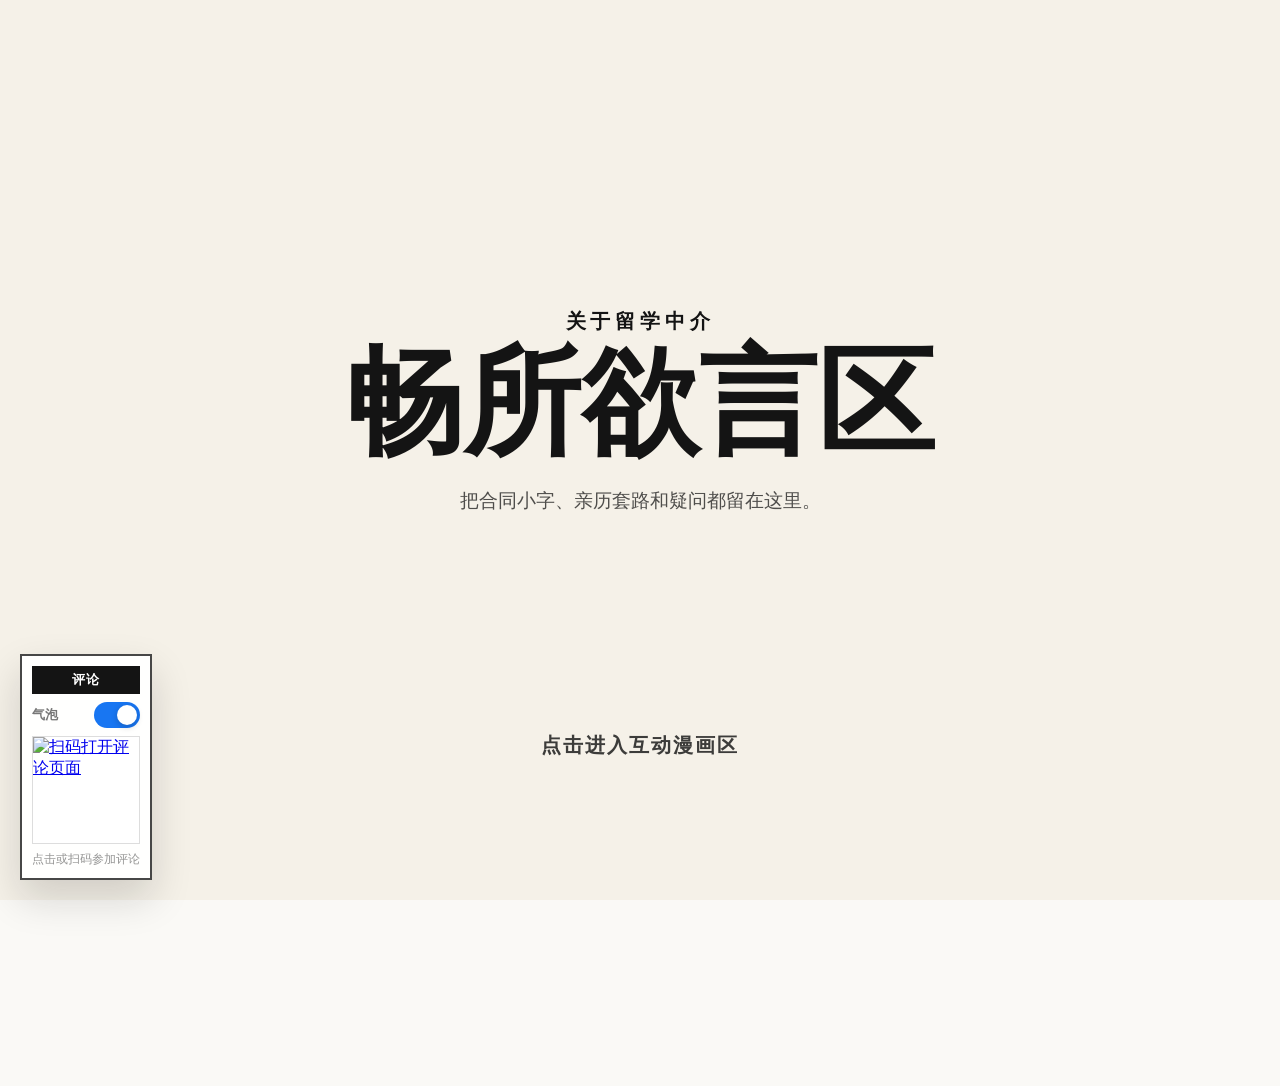
==== index.html @ 30be6b1d "Add comment polling toggle" ====
<!doctype html>
<html lang="zh-CN">
  <head>
    <meta charset="UTF-8" />
    <meta name="viewport" content="width=device-width, initial-scale=1.0" />
    <title>失信漫画平台原型</title>
    <link rel="stylesheet" href="./styles.css?v=comment-toggle" />
    <link rel="preload" as="image" href="./assets/optimized/1A.jpg" />
    <link rel="preload" as="image" href="./assets/optimized/1B.jpg" />
    <link rel="preload" as="image" href="./assets/optimized/1C.jpg" />
    <link rel="preload" as="image" href="./assets/optimized/1D-1.jpg" />
    <link rel="preload" as="image" href="./assets/optimized/1D-2.jpg" />
    <link rel="preload" as="image" href="./assets/optimized/1D-3.jpg" />
    <link rel="preload" as="image" href="./assets/optimized/1D-4.jpg" />
  </head>
  <body>
    <section class="cover-page" id="cover-page" aria-label="留学中介畅所欲言区">
      <div class="cover-page__inner">
        <p class="cover-page__eyebrow">关于留学中介</p>
        <h1>畅所欲言区</h1>
        <p class="cover-page__copy">把合同小字、亲历套路和疑问都留在这里。</p>
        <button class="cover-page__enter" id="cover-enter" type="button">
          点击进入互动漫画区
        </button>
      </div>
    </section>

    <main class="app-shell">
      <section class="story-stage">
        <div class="chapter-track" id="chapter-track" aria-live="polite"></div>
      </section>
      <section class="chapter-overview" id="chapter-overview" hidden>
        <div class="overview-grid" id="overview-grid"></div>
      </section>
    </main>

    <div class="comment-bubble-layer" id="comment-bubble-layer" aria-live="polite"></div>

    <aside class="comment-qr" id="comment-qr" aria-label="扫码评论">
      <button class="comment-qr__handle" type="button" aria-label="拖动评论二维码">
        评论
      </button>
      <div class="comment-qr__control">
        <span>气泡</span>
        <button
          class="comment-toggle is-on"
          id="comment-toggle"
          type="button"
          role="switch"
          aria-checked="true"
          aria-label="打开或关闭气泡评论"
        >
          <span></span>
        </button>
      </div>
      <a class="comment-qr__link" id="comment-qr-link" href="./comment.html" target="_blank" rel="noopener">
        <img class="comment-qr__image" id="comment-qr-image" alt="扫码打开评论页面" />
      </a>
      <p class="comment-qr__hint">点击或扫码参加评论</p>
    </aside>

    <template id="chapter-template">
      <article class="chapter">
        <div class="chapter-grid"></div>
        <div class="chapter-caption"></div>
        <div class="option-strip">
          <div class="option-strip__title">拖动下面的漫画补上最后一格</div>
          <div class="options"></div>
        </div>
      </article>
    </template>

    <template id="panel-template">
      <section class="comic-panel">
        <div class="panel-art"></div>
      </section>
    </template>

    <template id="overview-chapter-template">
      <article class="overview-chapter">
        <div class="overview-label"></div>
        <div class="chapter-grid"></div>
        <div class="overview-caption"></div>
      </article>
    </template>

    <script type="module" src="./script.js?v=comment-toggle"></script>
  </body>
</html>
---- styles.css ----
:root {
  --bg: #faf9f6;
  --ink: #141414;
  --paper: #ffffff;
  --panel-line: #111111;
  --accent-blue: #9bb8ff;
  --transition: 720ms cubic-bezier(0.22, 1, 0.36, 1);
  --main-panel-size: 320px;
  --option-panel-size: 190px;
  --overview-scale: 0.72;
}

* {
  box-sizing: border-box;
}

body {
  margin: 0;
  min-height: 100vh;
  font-family: "PingFang SC", "Hiragino Sans GB", "Microsoft YaHei", sans-serif;
  color: var(--ink);
  background: var(--bg);
}

button,
textarea,
input {
  font: inherit;
}

.cover-page {
  position: fixed;
  inset: 0;
  z-index: 40;
  display: grid;
  place-items: center;
  padding: 28px;
  background: #f5f1e8;
  color: var(--ink);
  transition:
    opacity 680ms ease,
    transform 680ms cubic-bezier(0.22, 1, 0.36, 1),
    visibility 680ms ease;
}

.cover-page.is-hidden {
  opacity: 0;
  visibility: hidden;
  transform: translateY(-18px) scale(1.015);
  pointer-events: none;
}

.cover-page__inner {
  width: min(760px, 100%);
  min-height: min(620px, calc(100vh - 56px));
  display: grid;
  grid-template-rows: 1fr auto auto auto 1.25fr auto;
  align-items: center;
  justify-items: center;
  text-align: center;
}

.cover-page__eyebrow {
  grid-row: 2;
  margin: 0;
  font-size: clamp(1rem, 2vw, 1.25rem);
  font-weight: 700;
  letter-spacing: 0.24em;
}

.cover-page h1 {
  grid-row: 3;
  margin: 10px 0 0;
  font-family: "STKaiti", "KaiTi", "Songti SC", serif;
  font-size: clamp(3.2rem, 10vw, 7.4rem);
  line-height: 0.98;
  letter-spacing: 0;
}

.cover-page__copy {
  grid-row: 4;
  width: min(680px, 96%);
  margin: 22px 0 0;
  font-size: clamp(1rem, 2.6vw, 1.2rem);
  line-height: 1.9;
  color: rgba(20, 20, 20, 0.74);
  white-space: nowrap;
}

.cover-page__enter {
  grid-row: 6;
  border: 0;
  background: transparent;
  color: rgba(20, 20, 20, 0.82);
  font-size: clamp(1rem, 2.8vw, 1.28rem);
  font-weight: 800;
  letter-spacing: 0.1em;
  cursor: pointer;
  animation: cover-enter-blink 1500ms ease-in-out infinite;
}

@keyframes cover-enter-blink {
  0%,
  100% {
    opacity: 0.34;
    transform: translateY(0);
  }

  50% {
    opacity: 1;
    transform: translateY(-4px);
  }
}

.app-shell {
  width: min(1180px, calc(100vw - 64px));
  margin: 0 auto;
  padding: 52px 0 56px;
}

.story-stage {
  position: relative;
  overflow: visible;
  border-radius: 24px;
  background: transparent;
  min-height: calc(var(--main-panel-size) * 1.5 + var(--option-panel-size) * 0.78 + 160px);
}

.chapter-overview[hidden] {
  display: none;
}

.chapter-overview {
  padding: 8px 0 24px;
  opacity: 0;
  transform: translateY(24px);
  transition: opacity 700ms ease, transform 700ms ease;
}

.chapter-overview.is-visible {
  opacity: 1;
  transform: translateY(0);
}

.overview-grid {
  display: grid;
  grid-template-columns: repeat(auto-fit, minmax(320px, 1fr));
  gap: 18px 36px;
}

.overview-chapter {
  display: flex;
  flex-direction: column;
  align-items: center;
  gap: 4px;
  justify-content: center;
}

.overview-label {
  font-size: 0.95rem;
  font-weight: 700;
  letter-spacing: 0.08em;
  color: rgba(20, 20, 20, 0.7);
}

.overview-caption {
  width: min(420px, 92%);
  font-family: "STKaiti", "KaiTi", "Songti SC", serif;
  font-size: 1rem;
  line-height: 1.8;
  text-align: center;
  color: rgba(20, 20, 20, 0.76);
  margin-top: -6px;
}

.overview-chapter .chapter-grid {
  transform: scale(var(--overview-scale));
  transform-origin: top center;
  margin: 0;
  margin-bottom: calc(((var(--main-panel-size) * 1.48) + 18px) * -0.18);
}

.chapter-track {
  display: flex;
  align-items: stretch;
  gap: 0;
  transition: transform 1200ms cubic-bezier(0.2, 0.8, 0.2, 1);
  will-change: transform;
}

.chapter {
  position: relative;
  flex: 0 0 100%;
  width: 100%;
  padding: 0;
  display: flex;
  flex-direction: column;
  gap: 48px;
  align-items: center;
}

.chapter-caption {
  min-height: 1.8em;
  width: min(720px, 88%);
  font-family: "STKaiti", "KaiTi", "Songti SC", serif;
  font-size: 1.18rem;
  line-height: 1.8;
  letter-spacing: 0.05em;
  text-align: center;
  color: rgba(20, 20, 20, 0.82);
  opacity: 0;
  transform: translateY(8px);
  transition: opacity 260ms ease, transform 260ms ease;
}

.chapter-caption.is-visible {
  opacity: 1;
  transform: translateY(0);
}

.chapter-grid {
  display: grid;
  grid-template-columns: repeat(2, var(--main-panel-size));
  grid-auto-rows: auto;
  gap: 18px;
  width: fit-content;
  margin: 0 auto;
  overflow: visible;
  background: transparent;
  transition: transform var(--transition), opacity var(--transition);
}

.comic-panel {
  width: 100%;
  height: auto;
  aspect-ratio: var(--panel-aspect, 1 / 1);
  min-height: 0;
  position: relative;
  padding: 0;
  border-radius: 0;
  border: 4px solid var(--panel-line);
  background: #fbf7ed;
  box-shadow: none;
  overflow: hidden;
  opacity: 0;
  transform: translateY(18px) scale(0.98);
  transition:
    opacity 560ms ease,
    transform 560ms ease,
    border-color 220ms ease,
    background-color 220ms ease,
    box-shadow 220ms ease;
}

.comic-panel.is-visible {
  opacity: 1;
  transform: translateY(0) scale(1);
}

.comic-panel.is-drop-target {
  background: #fbf7ed;
}

.comic-panel.is-over {
  box-shadow: inset 0 0 0 6px rgba(155, 184, 255, 0.2);
}

.comic-panel.is-empty .panel-art,
.comic-panel.is-empty::after {
  opacity: 0.42;
}

.comic-panel.is-option {
  width: var(--option-panel-size);
  height: auto;
  cursor: grab;
  opacity: 1;
  transform: none;
  border-radius: 0;
  border-width: 3px;
  touch-action: none;
  user-select: none;
  transform-origin: center center;
  transition:
    transform 220ms cubic-bezier(0.22, 1, 0.36, 1),
    opacity 1200ms ease,
    filter 1200ms ease,
    border-color 220ms ease,
    box-shadow 220ms ease;
}

.comic-panel.is-option:active {
  cursor: grabbing;
}

.comic-panel.is-option:hover {
  border-color: #f0c64d;
  box-shadow: 0 18px 32px rgba(0, 0, 0, 0.16);
}

.comic-panel.is-option.is-hover-left {
  transform: scale(1.16);
}

.comic-panel.is-option.is-hover-right {
  transform: scale(1.16);
}

.comic-panel.is-option.is-hover-center {
  transform: scale(1.16);
}

.panel-art {
  height: 100%;
  min-height: 100%;
  border-radius: 0;
  overflow: hidden;
  background-position: center;
  background-size: contain;
  background-repeat: no-repeat;
  background-color: #fffdf7;
  transition:
    opacity 1100ms ease,
    filter 1100ms ease,
    transform 1100ms ease;
}

.option-strip {
  position: relative;
  padding: 0;
  border: 0;
  border-radius: 0;
  background: transparent;
  opacity: 0;
  transform: translateY(16px);
  transition: opacity 420ms ease, transform 420ms ease;
}

.option-strip.is-visible {
  opacity: 1;
  transform: translateY(0);
}

.option-strip__title {
  display: none;
}

.options {
  display: grid;
  grid-template-columns: repeat(4, minmax(0, 1fr));
  gap: 28px;
  width: fit-content;
  margin: 0 auto;
  justify-items: center;
}

.options.is-frozen {
  position: relative;
}

.options.is-frozen .comic-panel.is-option {
  position: absolute;
  margin: 0;
}

.comic-panel.is-option.is-dragging {
  opacity: 0;
}

.chapter.is-transitioning .option-strip {
  pointer-events: none;
}

.chapter.is-transitioning .comic-panel.is-option.is-used {
  opacity: 0;
  pointer-events: none;
}

.comic-panel.is-option.is-bursting {
  opacity: 0;
  filter: blur(20px);
  transform: translateY(-10px) scale(1.02);
  pointer-events: none;
}

.comic-panel.is-option.is-bursting .panel-art {
  opacity: 0.08;
  filter: blur(26px) saturate(0.92) brightness(1.05);
  transform: translateY(-8px) scale(1.06);
}

.particle {
  position: absolute;
  width: var(--w, 32px);
  height: var(--h, 18px);
  border-radius: 999px;
  background:
    radial-gradient(circle at center, rgba(255, 255, 255, 0.46), rgba(255, 255, 255, 0));
  opacity: 0;
  transform: translate3d(0, 0, 0) scale(0.92);
  filter: blur(6px);
  mix-blend-mode: screen;
  animation: feather-dissolve var(--duration, 1400ms) cubic-bezier(0.16, 0.84, 0.32, 1) forwards;
  pointer-events: none;
}

@keyframes feather-dissolve {
  0% {
    opacity: 0;
    transform: translate3d(0, 0, 0) scale(0.86);
    filter: blur(3px);
  }

  16% {
    opacity: 0.32;
  }

  55% {
    opacity: 0.18;
  }

  100% {
    opacity: 0;
    transform:
      translate3d(var(--dx, 0px), var(--dy, 0px), 0)
      scale(1.2);
    filter: blur(14px);
  }
}

.comic-panel.is-empty::after {
  content: "拖到这里";
  position: absolute;
  inset: auto 0 26px;
  text-align: center;
  font-size: 0.9rem;
  letter-spacing: 0.08em;
  color: rgba(20, 20, 20, 0.26);
}

.comment-bubble-layer {
  position: fixed;
  inset: 0;
  z-index: 42;
  overflow: hidden;
  pointer-events: none;
}

.comment-bubble {
  position: absolute;
  display: flex;
  flex-direction: column;
  align-items: center;
  justify-content: center;
  gap: 4px;
  width: var(--bubble-size, 108px);
  height: var(--bubble-size, 108px);
  padding: 16px;
  border: 2px solid rgba(20, 20, 20, 0.72);
  border-radius: 999px;
  background: var(--bubble-bg);
  box-shadow: 0 16px 30px rgba(20, 20, 20, 0.14);
  color: rgba(20, 20, 20, 0.86);
  font-size: clamp(0.78rem, 1.8vw, 0.98rem);
  line-height: 1.38;
  text-align: center;
  word-break: break-word;
  overflow: hidden;
  transform: translate3d(0, 0, 0);
  will-change: transform;
  pointer-events: auto;
  cursor: grab;
  touch-action: none;
  transition:
    width 220ms ease,
    height 220ms ease,
    border-radius 220ms ease,
    box-shadow 220ms ease;
}

.comment-bubble[data-color="blue"],
.comment-page-bubble[data-color="blue"] {
  --bubble-bg:
    radial-gradient(circle at 32% 24%, rgba(255, 255, 255, 0.88), rgba(255, 255, 255, 0.2) 28%, transparent 42%),
    linear-gradient(145deg, rgba(255, 255, 255, 0.92), rgba(179, 214, 255, 0.86) 48%, rgba(255, 229, 130, 0.78));
}

.comment-bubble[data-color="yellow"],
.comment-page-bubble[data-color="yellow"] {
  --bubble-bg:
    radial-gradient(circle at 32% 24%, rgba(255, 255, 255, 0.88), rgba(255, 255, 255, 0.2) 28%, transparent 42%),
    linear-gradient(145deg, rgba(255, 255, 255, 0.94), rgba(255, 223, 122, 0.88) 46%, rgba(255, 181, 88, 0.72));
}

.comment-bubble[data-color="green"],
.comment-page-bubble[data-color="green"] {
  --bubble-bg:
    radial-gradient(circle at 32% 24%, rgba(255, 255, 255, 0.88), rgba(255, 255, 255, 0.2) 28%, transparent 42%),
    linear-gradient(145deg, rgba(255, 255, 255, 0.94), rgba(157, 224, 177, 0.86) 48%, rgba(123, 204, 191, 0.72));
}

.comment-bubble[data-color="pink"],
.comment-page-bubble[data-color="pink"] {
  --bubble-bg:
    radial-gradient(circle at 32% 24%, rgba(255, 255, 255, 0.88), rgba(255, 255, 255, 0.2) 28%, transparent 42%),
    linear-gradient(145deg, rgba(255, 255, 255, 0.94), rgba(255, 177, 205, 0.86) 48%, rgba(255, 206, 134, 0.72));
}

.comment-bubble[data-color="violet"],
.comment-page-bubble[data-color="violet"] {
  --bubble-bg:
    radial-gradient(circle at 32% 24%, rgba(255, 255, 255, 0.88), rgba(255, 255, 255, 0.2) 28%, transparent 42%),
    linear-gradient(145deg, rgba(255, 255, 255, 0.94), rgba(198, 181, 255, 0.86) 48%, rgba(150, 211, 255, 0.72));
}

.comment-bubble.is-dragging {
  cursor: grabbing;
  box-shadow: 0 24px 44px rgba(20, 20, 20, 0.22);
}

.comment-bubble.is-expanded {
  width: min(320px, calc(100vw - 32px));
  height: auto;
  min-height: 156px;
  border-radius: 18px;
  padding: 18px 20px;
  z-index: 2;
  overflow: visible;
}

.comment-bubble__author {
  display: none;
  max-width: 100%;
  font-size: 0.76rem;
  font-weight: 700;
  color: rgba(20, 20, 20, 0.62);
  overflow: hidden;
  text-overflow: ellipsis;
  white-space: nowrap;
}

.comment-bubble.is-expanded.has-author .comment-bubble__author {
  display: block;
}

.comment-bubble__text {
  display: -webkit-box;
  max-width: 100%;
  min-height: 0;
  overflow: hidden;
  -webkit-box-orient: vertical;
  -webkit-line-clamp: 4;
}

.comment-bubble.is-expanded .comment-bubble__text {
  display: block;
  overflow: visible;
}

.comment-bubble__time {
  font-size: 0.72rem;
  color: rgba(20, 20, 20, 0.42);
}

.comment-page-bubble-layer {
  position: fixed;
  inset: 0;
  z-index: 5;
  overflow: hidden;
  pointer-events: none;
}

.comment-page-bubble {
  left: 50%;
  top: 50%;
  opacity: 0;
  cursor: default;
  pointer-events: none;
  transform: translate(-50%, -50%) scale(0.82);
  animation: comment-send-bubble 5200ms cubic-bezier(0.22, 1, 0.36, 1) forwards;
}

@keyframes comment-send-bubble {
  0% {
    opacity: 0;
    transform: translate(-50%, -50%) scale(0.78);
  }

  14% {
    opacity: 1;
    transform: translate(-50%, -50%) scale(1);
  }

  36% {
    opacity: 1;
    transform: translate(-50%, -50%) scale(1);
  }

  92% {
    opacity: 1;
    transform: translate(-50%, calc(-100vh - 120px)) scale(1.05);
  }

  100% {
    opacity: 0;
    transform: translate(-50%, calc(-100vh - 160px)) scale(1.05);
  }
}

.comment-qr {
  position: fixed;
  left: 20px;
  bottom: 20px;
  z-index: 45;
  display: grid;
  gap: 8px;
  width: 132px;
  padding: 10px;
  border: 2px solid rgba(20, 20, 20, 0.78);
  background: rgba(255, 255, 255, 0.94);
  box-shadow: 0 18px 38px rgba(20, 20, 20, 0.16);
  touch-action: none;
  user-select: none;
}

.comment-qr__handle {
  height: 28px;
  border: 0;
  background: #141414;
  color: #ffffff;
  font-size: 0.82rem;
  font-weight: 700;
  letter-spacing: 0.08em;
  cursor: grab;
}

.comment-qr__handle:active {
  cursor: grabbing;
}

.comment-qr__control {
  display: flex;
  align-items: center;
  justify-content: space-between;
  gap: 8px;
  color: rgba(20, 20, 20, 0.58);
  font-size: 0.82rem;
  font-weight: 700;
}

.comment-toggle {
  position: relative;
  width: 46px;
  height: 26px;
  flex: 0 0 auto;
  border: 1px solid rgba(20, 20, 20, 0.22);
  border-radius: 999px;
  padding: 0;
  background: rgba(20, 20, 20, 0.22);
  cursor: pointer;
  transition: background 180ms ease, border-color 180ms ease;
}

.comment-toggle span {
  position: absolute;
  top: 2px;
  left: 2px;
  width: 20px;
  height: 20px;
  border-radius: 999px;
  background: #ffffff;
  box-shadow: 0 2px 6px rgba(20, 20, 20, 0.22);
  transition: transform 180ms ease;
}

.comment-toggle.is-on {
  border-color: rgba(24, 118, 242, 0.7);
  background: #1876f2;
}

.comment-toggle.is-on span {
  transform: translateX(20px);
}

.comment-qr__link {
  display: block;
  border: 1px solid rgba(20, 20, 20, 0.14);
  background: #ffffff;
}

.comment-qr__image {
  display: block;
  width: 100%;
  aspect-ratio: 1;
}

.comment-qr__hint {
  margin: 0;
  color: rgba(20, 20, 20, 0.45);
  font-size: 0.72rem;
  line-height: 1.35;
  text-align: center;
}

.comment-page {
  min-height: 100vh;
  display: grid;
  place-items: center;
  padding: 24px;
  background:
    linear-gradient(180deg, rgba(255, 255, 255, 0.3), rgba(155, 184, 255, 0.2)),
    var(--bg);
}

.comment-form {
  width: min(420px, 100%);
  display: grid;
  gap: 16px;
  padding: 22px;
  border: 3px solid var(--panel-line);
  background: rgba(255, 255, 255, 0.94);
  box-shadow: 0 20px 44px rgba(20, 20, 20, 0.13);
}

.comment-form h1 {
  margin: 0;
  font-size: 1.42rem;
  letter-spacing: 0;
}

.comment-form p {
  margin: 0;
  color: rgba(20, 20, 20, 0.68);
  line-height: 1.7;
}

.comment-form textarea {
  width: 100%;
  min-height: 132px;
  resize: vertical;
  border: 2px solid rgba(20, 20, 20, 0.8);
  padding: 12px;
  line-height: 1.6;
  background: #fffdf7;
  color: var(--ink);
}

.comment-form input[type="text"],
.comment-form input:not([type]) {
  width: 100%;
  height: 42px;
  border: 2px solid rgba(20, 20, 20, 0.8);
  padding: 0 12px;
  background: #fffdf7;
  color: var(--ink);
}

.comment-color {
  display: flex;
  gap: 10px;
  align-items: center;
}

.comment-color label {
  position: relative;
  display: block;
  width: 32px;
  height: 32px;
}

.comment-color input {
  position: absolute;
  opacity: 0;
  inset: 0;
}

.comment-color__swatch {
  display: block;
  width: 32px;
  height: 32px;
  border: 2px solid rgba(20, 20, 20, 0.35);
  border-radius: 999px;
  cursor: pointer;
}

.comment-color input:checked + .comment-color__swatch {
  border-color: #141414;
  box-shadow: 0 0 0 3px rgba(20, 20, 20, 0.12);
}

.comment-color__swatch--blue {
  background: linear-gradient(145deg, #ffffff, #b3d6ff 55%, #ffe582);
}

.comment-color__swatch--yellow {
  background: linear-gradient(145deg, #ffffff, #ffdf7a 55%, #ffb558);
}

.comment-color__swatch--green {
  background: linear-gradient(145deg, #ffffff, #9de0b1 55%, #7bccbf);
}

.comment-color__swatch--pink {
  background: linear-gradient(145deg, #ffffff, #ffb1cd 55%, #ffce86);
}

.comment-color__swatch--violet {
  background: linear-gradient(145deg, #ffffff, #c6b5ff 55%, #96d3ff);
}

.comment-form__meta {
  display: flex;
  align-items: center;
  justify-content: space-between;
  gap: 12px;
}

.comment-form__count {
  color: rgba(20, 20, 20, 0.58);
  font-size: 0.9rem;
}

.comment-form button {
  min-width: 116px;
  height: 42px;
  border: 0;
  background: #141414;
  color: #ffffff;
  font-weight: 700;
  cursor: pointer;
}

.comment-form button:disabled {
  opacity: 0.48;
  cursor: not-allowed;
}

.comment-form__status {
  min-height: 1.6em;
  color: rgba(20, 20, 20, 0.7);
  line-height: 1.6;
}

.stats-page {
  min-height: 100vh;
  background: #f5f1e8;
}

.stats-shell {
  width: min(960px, calc(100vw - 32px));
  margin: 0 auto;
  padding: 32px 0 48px;
}

.stats-header {
  display: flex;
  align-items: center;
  justify-content: space-between;
  gap: 16px;
  padding-bottom: 18px;
  border-bottom: 2px solid rgba(20, 20, 20, 0.82);
}

.stats-header h1 {
  margin: 0;
  font-size: clamp(1.8rem, 4vw, 2.6rem);
  letter-spacing: 0;
}

.stats-refresh {
  height: 38px;
  min-width: 84px;
  border: 0;
  background: #141414;
  color: #ffffff;
  font-weight: 700;
  cursor: pointer;
}

.stats-summary {
  display: grid;
  grid-template-columns: repeat(2, minmax(0, 1fr));
  gap: 14px;
  margin: 22px 0;
}

.stats-summary article {
  border: 2px solid rgba(20, 20, 20, 0.82);
  background: rgba(255, 255, 255, 0.78);
  padding: 16px;
}

.stats-summary span {
  display: block;
  color: rgba(20, 20, 20, 0.62);
  font-weight: 700;
}

.stats-summary strong {
  display: block;
  margin-top: 8px;
  font-size: 2.2rem;
  line-height: 1;
}

.stats-list {
  display: grid;
  gap: 10px;
}

.stats-comment {
  border: 1px solid rgba(20, 20, 20, 0.18);
  background: rgba(255, 255, 255, 0.72);
  padding: 12px 14px;
}

.stats-comment__meta {
  display: flex;
  flex-wrap: wrap;
  gap: 8px 14px;
  color: rgba(20, 20, 20, 0.58);
  font-size: 0.92rem;
  font-weight: 700;
}

.stats-comment p {
  margin: 8px 0 0;
  line-height: 1.7;
  word-break: break-word;
}

.stats-status {
  min-height: 1.6em;
  margin: 16px 0 0;
  color: rgba(20, 20, 20, 0.62);
}

@media (max-width: 920px) {
  :root {
    --main-panel-size: min(44vw, 300px);
    --option-panel-size: min(24vw, 156px);
  }

  .chapter.is-complete .chapter-grid {
    grid-template-columns: repeat(2, var(--main-panel-size));
  }

  .options {
    grid-template-columns: repeat(2, minmax(0, 1fr));
    gap: 22px;
  }

}

@media (max-width: 560px) {
  :root {
    --main-panel-size: min(44vw, 190px);
    --option-panel-size: min(42vw, 150px);
  }

  .app-shell {
    width: min(100vw - 28px, 100%);
    padding-top: 24px;
  }

  .options {
    grid-template-columns: repeat(2, minmax(0, 1fr));
    gap: 18px;
  }

  .comic-panel.is-option {
    width: var(--option-panel-size);
    height: auto;
  }

  .comment-qr {
    width: 112px;
    left: 14px;
    bottom: 14px;
  }
}
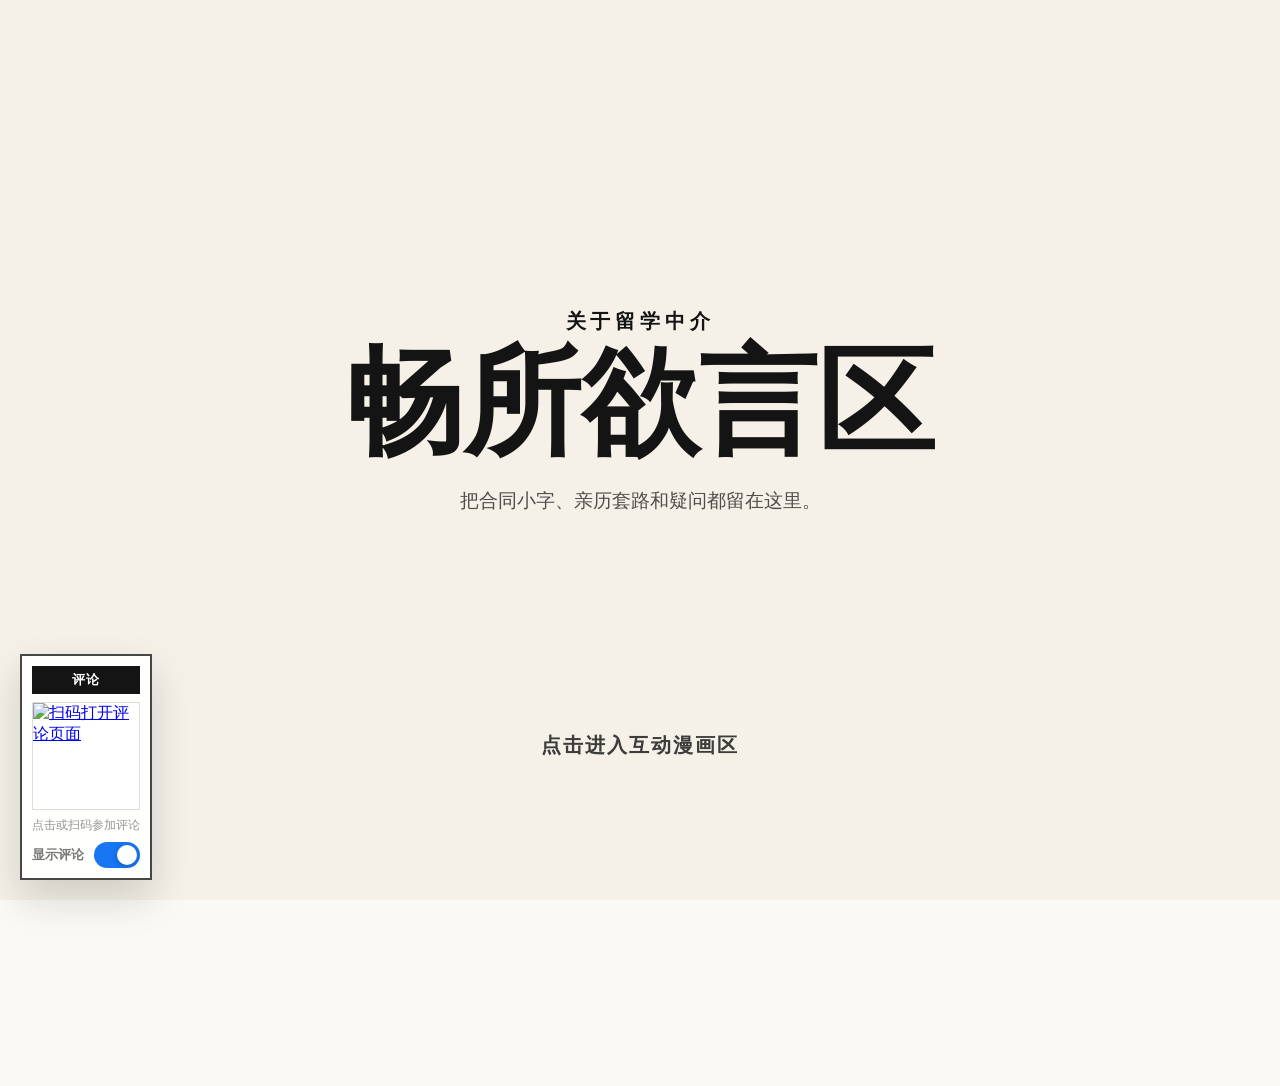
==== commit 7adf1e59: "Hide bubbles when comments are disabled" ====
--- a/index.html
+++ b/index.html
@@ -4,7 +4,7 @@
     <meta charset="UTF-8" />
     <meta name="viewport" content="width=device-width, initial-scale=1.0" />
     <title>失信漫画平台原型</title>
-    <link rel="stylesheet" href="./styles.css?v=comment-toggle" />
+    <link rel="stylesheet" href="./styles.css?v=comment-toggle-hide" />
     <link rel="preload" as="image" href="./assets/optimized/1A.jpg" />
     <link rel="preload" as="image" href="./assets/optimized/1B.jpg" />
     <link rel="preload" as="image" href="./assets/optimized/1C.jpg" />
@@ -40,23 +40,23 @@
       <button class="comment-qr__handle" type="button" aria-label="拖动评论二维码">
         评论
       </button>
+      <a class="comment-qr__link" id="comment-qr-link" href="./comment.html" target="_blank" rel="noopener">
+        <img class="comment-qr__image" id="comment-qr-image" alt="扫码打开评论页面" />
+      </a>
+      <p class="comment-qr__hint">点击或扫码参加评论</p>
       <div class="comment-qr__control">
-        <span>气泡</span>
+        <span>显示评论</span>
         <button
           class="comment-toggle is-on"
           id="comment-toggle"
           type="button"
           role="switch"
           aria-checked="true"
-          aria-label="打开或关闭气泡评论"
+          aria-label="显示或隐藏评论气泡"
         >
           <span></span>
         </button>
       </div>
-      <a class="comment-qr__link" id="comment-qr-link" href="./comment.html" target="_blank" rel="noopener">
-        <img class="comment-qr__image" id="comment-qr-image" alt="扫码打开评论页面" />
-      </a>
-      <p class="comment-qr__hint">点击或扫码参加评论</p>
     </aside>
 
     <template id="chapter-template">
@@ -84,6 +84,6 @@
       </article>
     </template>
 
-    <script type="module" src="./script.js?v=comment-toggle"></script>
+    <script type="module" src="./script.js?v=comment-toggle-hide"></script>
   </body>
 </html>
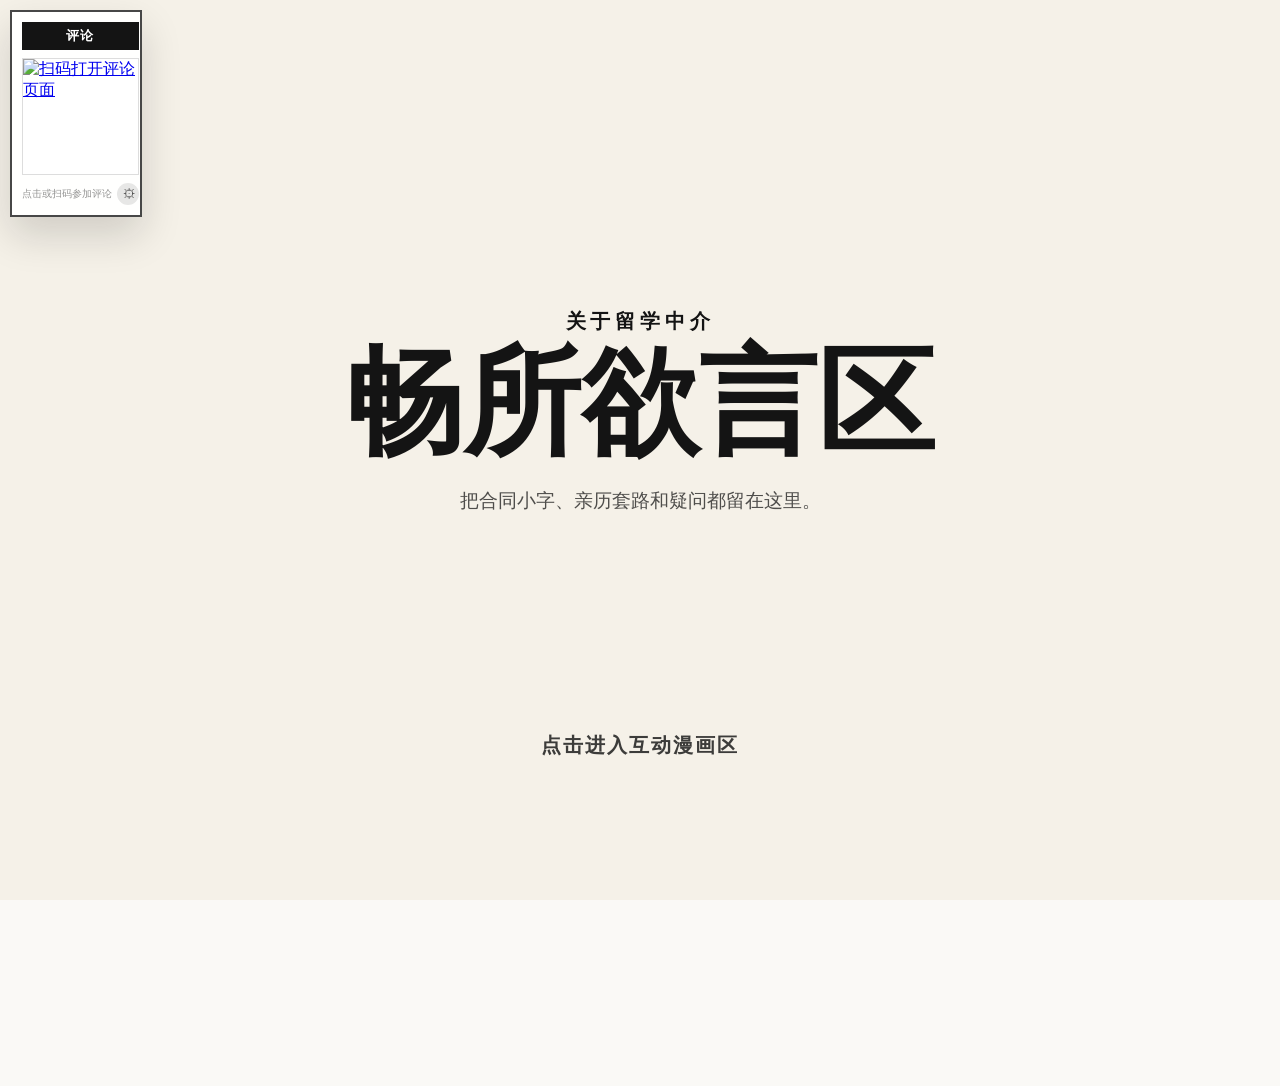
==== commit 3d57a5d2: "增加设置页面，增加评论回复功能" ====
--- a/index.html
+++ b/index.html
@@ -4,7 +4,7 @@
     <meta charset="UTF-8" />
     <meta name="viewport" content="width=device-width, initial-scale=1.0" />
     <title>失信漫画平台原型</title>
-    <link rel="stylesheet" href="./styles.css?v=comment-toggle-hide" />
+    <link rel="stylesheet" href="./styles.css?v=contain-transitions" />
     <link rel="preload" as="image" href="./assets/optimized/1A.jpg" />
     <link rel="preload" as="image" href="./assets/optimized/1B.jpg" />
     <link rel="preload" as="image" href="./assets/optimized/1C.jpg" />
@@ -43,19 +43,35 @@
       <a class="comment-qr__link" id="comment-qr-link" href="./comment.html" target="_blank" rel="noopener">
         <img class="comment-qr__image" id="comment-qr-image" alt="扫码打开评论页面" />
       </a>
-      <p class="comment-qr__hint">点击或扫码参加评论</p>
-      <div class="comment-qr__control">
-        <span>显示评论</span>
-        <button
-          class="comment-toggle is-on"
-          id="comment-toggle"
-          type="button"
-          role="switch"
-          aria-checked="true"
-          aria-label="显示或隐藏评论气泡"
-        >
-          <span></span>
+      <div class="comment-qr__footer">
+        <p class="comment-qr__hint">点击或扫码参加评论</p>
+        <button class="comment-settings-toggle" id="comment-settings-toggle" type="button" aria-label="评论设置">
+          ⚙
         </button>
+      </div>
+      <div class="comment-settings" id="comment-settings" hidden>
+        <div class="comment-qr__control">
+          <span>显示评论</span>
+          <button
+            class="comment-toggle is-on"
+            id="comment-toggle"
+            type="button"
+            role="switch"
+            aria-checked="true"
+            aria-label="显示或隐藏评论气泡"
+          >
+            <span></span>
+          </button>
+        </div>
+        <label class="comment-size-control" for="comment-bubble-size">
+          <span>气泡大小</span>
+          <input id="comment-bubble-size" type="range" min="0" max="2" step="1" value="1" />
+          <span class="comment-size-control__labels" aria-hidden="true">
+            <span>小</span>
+            <span>中</span>
+            <span>正常</span>
+          </span>
+        </label>
       </div>
     </aside>
 
@@ -84,6 +100,6 @@
       </article>
     </template>
 
-    <script type="module" src="./script.js?v=comment-toggle-hide"></script>
+    <script type="module" src="./script.js?v=contain-transitions"></script>
   </body>
 </html>
--- a/styles.css
+++ b/styles.css
@@ -14,9 +14,18 @@
   box-sizing: border-box;
 }
 
+html {
+  width: 100%;
+  max-width: 100%;
+  overflow-x: hidden;
+}
+
 body {
   margin: 0;
   min-height: 100vh;
+  width: 100%;
+  max-width: 100%;
+  overflow-x: hidden;
   font-family: "PingFang SC", "Hiragino Sans GB", "Microsoft YaHei", sans-serif;
   color: var(--ink);
   background: var(--bg);
@@ -114,13 +123,15 @@
 
 .app-shell {
   width: min(1180px, calc(100vw - 64px));
+  max-width: 100%;
   margin: 0 auto;
   padding: 52px 0 56px;
+  overflow-x: clip;
 }
 
 .story-stage {
   position: relative;
-  overflow: visible;
+  overflow: hidden;
   border-radius: 24px;
   background: transparent;
   min-height: calc(var(--main-panel-size) * 1.5 + var(--option-panel-size) * 0.78 + 160px);
@@ -184,6 +195,7 @@
   display: flex;
   align-items: stretch;
   gap: 0;
+  width: 100%;
   transition: transform 1200ms cubic-bezier(0.2, 0.8, 0.2, 1);
   will-change: transform;
 }
@@ -521,11 +533,42 @@
 .comment-bubble.is-expanded {
   width: min(320px, calc(100vw - 32px));
   height: auto;
+  max-height: min(520px, calc(100vh - 72px));
   min-height: 156px;
   border-radius: 18px;
   padding: 18px 20px;
   z-index: 2;
-  overflow: visible;
+  overflow: hidden;
+}
+
+.comment-bubble__reply-count {
+  position: absolute;
+  right: 14px;
+  bottom: 12px;
+  display: none;
+  min-width: 26px;
+  height: 20px;
+  align-items: center;
+  justify-content: center;
+  border-radius: 999px;
+  background: rgba(90, 90, 90, 0.42);
+  color: rgba(255, 255, 255, 0.94);
+  font-size: 0.68rem;
+  font-weight: 700;
+}
+
+.comment-bubble__reply-count::before {
+  content: "";
+  width: 12px;
+  height: 8px;
+  margin-right: 3px;
+  border: 2px solid currentColor;
+  border-radius: 3px;
+  box-sizing: border-box;
+}
+
+.comment-bubble.has-replies:not(.is-expanded) .comment-bubble__reply-count {
+  display: flex;
 }
 
 .comment-bubble__author {
@@ -562,6 +605,66 @@
   color: rgba(20, 20, 20, 0.42);
 }
 
+.comment-bubble__replies,
+.comment-bubble__reply-form {
+  display: none;
+}
+
+.comment-bubble.is-expanded .comment-bubble__replies {
+  display: grid;
+  width: 100%;
+  max-height: 126px;
+  gap: 6px;
+  margin-top: 6px;
+  padding-top: 8px;
+  border-top: 1px solid rgba(20, 20, 20, 0.14);
+  overflow: auto;
+  text-align: left;
+}
+
+.comment-bubble__reply {
+  padding: 6px 8px;
+  border-radius: 8px;
+  background: rgba(255, 255, 255, 0.44);
+  color: rgba(20, 20, 20, 0.74);
+  font-size: 0.76rem;
+  line-height: 1.45;
+}
+
+.comment-bubble.is-expanded .comment-bubble__reply-form {
+  display: grid;
+  width: 100%;
+  grid-template-columns: 1fr auto;
+  gap: 8px;
+  margin-top: 8px;
+}
+
+.comment-bubble__reply-input {
+  min-width: 0;
+  min-height: 38px;
+  max-height: 78px;
+  resize: vertical;
+  border: 1px solid rgba(20, 20, 20, 0.34);
+  border-radius: 8px;
+  padding: 8px;
+  background: rgba(255, 255, 255, 0.62);
+  color: rgba(20, 20, 20, 0.82);
+  font: inherit;
+  font-size: 0.78rem;
+}
+
+.comment-bubble__reply-submit {
+  align-self: end;
+  height: 38px;
+  border: 0;
+  border-radius: 8px;
+  padding: 0 12px;
+  background: rgba(20, 20, 20, 0.86);
+  color: #ffffff;
+  font-weight: 700;
+  cursor: pointer;
+}
+
 .comment-page-bubble-layer {
   position: fixed;
   inset: 0;
@@ -646,6 +749,70 @@
   color: rgba(20, 20, 20, 0.58);
   font-size: 0.82rem;
   font-weight: 700;
+}
+
+.comment-qr__footer {
+  display: flex;
+  align-items: center;
+  justify-content: center;
+  gap: 5px;
+}
+
+.comment-settings-toggle {
+  width: 22px;
+  height: 22px;
+  flex: 0 0 22px;
+  border: 0;
+  border-radius: 999px;
+  background: rgba(20, 20, 20, 0.1);
+  color: rgba(20, 20, 20, 0.72);
+  font-size: 0.82rem;
+  line-height: 1;
+  cursor: pointer;
+}
+
+.comment-settings {
+  position: absolute;
+  left: 100%;
+  bottom: 0;
+  width: 188px;
+  display: grid;
+  gap: 12px;
+  margin-left: 8px;
+  padding: 12px;
+  border: 2px solid rgba(20, 20, 20, 0.68);
+  background: rgba(255, 255, 255, 0.96);
+  box-shadow: 0 18px 38px rgba(20, 20, 20, 0.16);
+}
+
+.comment-qr.settings-open-left .comment-settings {
+  right: 100%;
+  left: auto;
+  margin-right: 8px;
+  margin-left: 0;
+}
+
+.comment-settings[hidden] {
+  display: none;
+}
+
+.comment-size-control {
+  display: grid;
+  gap: 6px;
+  color: rgba(20, 20, 20, 0.58);
+  font-size: 0.82rem;
+  font-weight: 700;
+}
+
+.comment-size-control input {
+  width: 100%;
+}
+
+.comment-size-control__labels {
+  display: flex;
+  justify-content: space-between;
+  color: rgba(20, 20, 20, 0.42);
+  font-size: 0.72rem;
 }
 
 .comment-toggle {
@@ -697,9 +864,10 @@
 .comment-qr__hint {
   margin: 0;
   color: rgba(20, 20, 20, 0.45);
-  font-size: 0.72rem;
+  font-size: 0.62rem;
   line-height: 1.35;
-  text-align: center;
+  text-align: right;
+  white-space: nowrap;
 }
 
 .comment-page {
@@ -815,6 +983,11 @@
   gap: 12px;
 }
 
+.comment-form__actions {
+  display: flex;
+  gap: 8px;
+}
+
 .comment-form__count {
   color: rgba(20, 20, 20, 0.58);
   font-size: 0.9rem;
@@ -835,10 +1008,126 @@
   cursor: not-allowed;
 }
 
+.comment-form .comment-form__bubble-button {
+  min-width: 122px;
+  border: 2px solid rgba(20, 20, 20, 0.72);
+  background: rgba(255, 255, 255, 0.72);
+  color: rgba(20, 20, 20, 0.82);
+}
+
 .comment-form__status {
   min-height: 1.6em;
   color: rgba(20, 20, 20, 0.7);
   line-height: 1.6;
+}
+
+.comment-mobile-bubbles {
+  position: fixed;
+  inset: auto 14px 14px;
+  z-index: 8;
+  display: grid;
+  grid-template-rows: auto minmax(260px, 1fr);
+  gap: 12px;
+  height: min(62vh, 540px);
+  padding: 14px;
+  border: 2px solid rgba(20, 20, 20, 0.78);
+  background: rgba(255, 255, 255, 0.96);
+  box-shadow: 0 18px 38px rgba(20, 20, 20, 0.18);
+  overflow: hidden;
+}
+
+.comment-mobile-bubbles[hidden] {
+  display: none;
+}
+
+.comment-mobile-bubbles__head {
+  display: flex;
+  align-items: center;
+  justify-content: space-between;
+  font-weight: 700;
+}
+
+.comment-mobile-bubbles__head button {
+  width: 34px;
+  height: 34px;
+  border: 0;
+  border-radius: 999px;
+  background: rgba(20, 20, 20, 0.08);
+  color: rgba(20, 20, 20, 0.74);
+  font-size: 1.3rem;
+  line-height: 1;
+}
+
+.comment-mobile-bubbles__stage {
+  position: relative;
+  min-height: 0;
+  overflow: hidden;
+  border: 1px solid rgba(20, 20, 20, 0.1);
+  background: rgba(255, 253, 247, 0.62);
+}
+
+.comment-mobile-bubbles__empty {
+  margin: 16px;
+  color: rgba(20, 20, 20, 0.56);
+}
+
+.comment-mobile-bubble {
+  position: absolute;
+  left: 0;
+  top: 0;
+  border: 2px solid rgba(20, 20, 20, 0.72);
+  font-family: inherit;
+  font-size: 0.78rem;
+  transform: translate3d(0, 0, 0);
+  will-change: transform;
+  cursor: pointer;
+}
+
+.comment-mobile-bubble.is-expanded {
+  width: min(268px, calc(100vw - 76px));
+  min-height: 150px;
+  max-height: min(300px, calc(62vh - 92px));
+  padding: 16px;
+  border-radius: 18px;
+  cursor: default;
+  overflow: hidden;
+}
+
+.comment-mobile-bubble__reply-form {
+  display: none;
+}
+
+.comment-mobile-bubble.is-expanded .comment-mobile-bubble__reply-form {
+  display: grid;
+  width: 100%;
+  grid-template-columns: 1fr auto;
+  gap: 8px;
+  margin-top: 8px;
+}
+
+.comment-mobile-bubble__reply-input {
+  min-width: 0;
+  min-height: 42px;
+  max-height: 86px;
+  resize: vertical;
+  border: 1px solid rgba(20, 20, 20, 0.34);
+  border-radius: 8px;
+  padding: 8px;
+  background: rgba(255, 255, 255, 0.66);
+  color: rgba(20, 20, 20, 0.82);
+  font: inherit;
+  font-size: 0.78rem;
+}
+
+.comment-mobile-bubble__reply-submit {
+  align-self: end;
+  height: 42px;
+  border: 0;
+  border-radius: 8px;
+  padding: 0 12px;
+  background: rgba(20, 20, 20, 0.86);
+  color: #ffffff;
+  font-weight: 700;
 }
 
 .stats-page {
@@ -978,4 +1267,42 @@
     left: 14px;
     bottom: 14px;
   }
-}
+
+  .comment-settings {
+    left: 0;
+    right: auto;
+    bottom: calc(100% + 8px);
+    width: min(188px, calc(100vw - 28px));
+    margin-left: 0;
+  }
+
+  .comment-qr.settings-open-left .comment-settings {
+    left: 0;
+    right: auto;
+    margin-right: 0;
+  }
+
+  .comment-form {
+    padding: 18px;
+  }
+
+  .comment-form__meta {
+    align-items: stretch;
+    flex-direction: column;
+  }
+
+  .comment-form__actions {
+    display: grid;
+    grid-template-columns: 1fr 96px;
+  }
+
+  .comment-form button,
+  .comment-form .comment-form__bubble-button {
+    min-width: 0;
+  }
+
+  .comment-mobile-bubbles {
+    inset: auto 10px 10px;
+    height: min(62vh, 480px);
+  }
+}
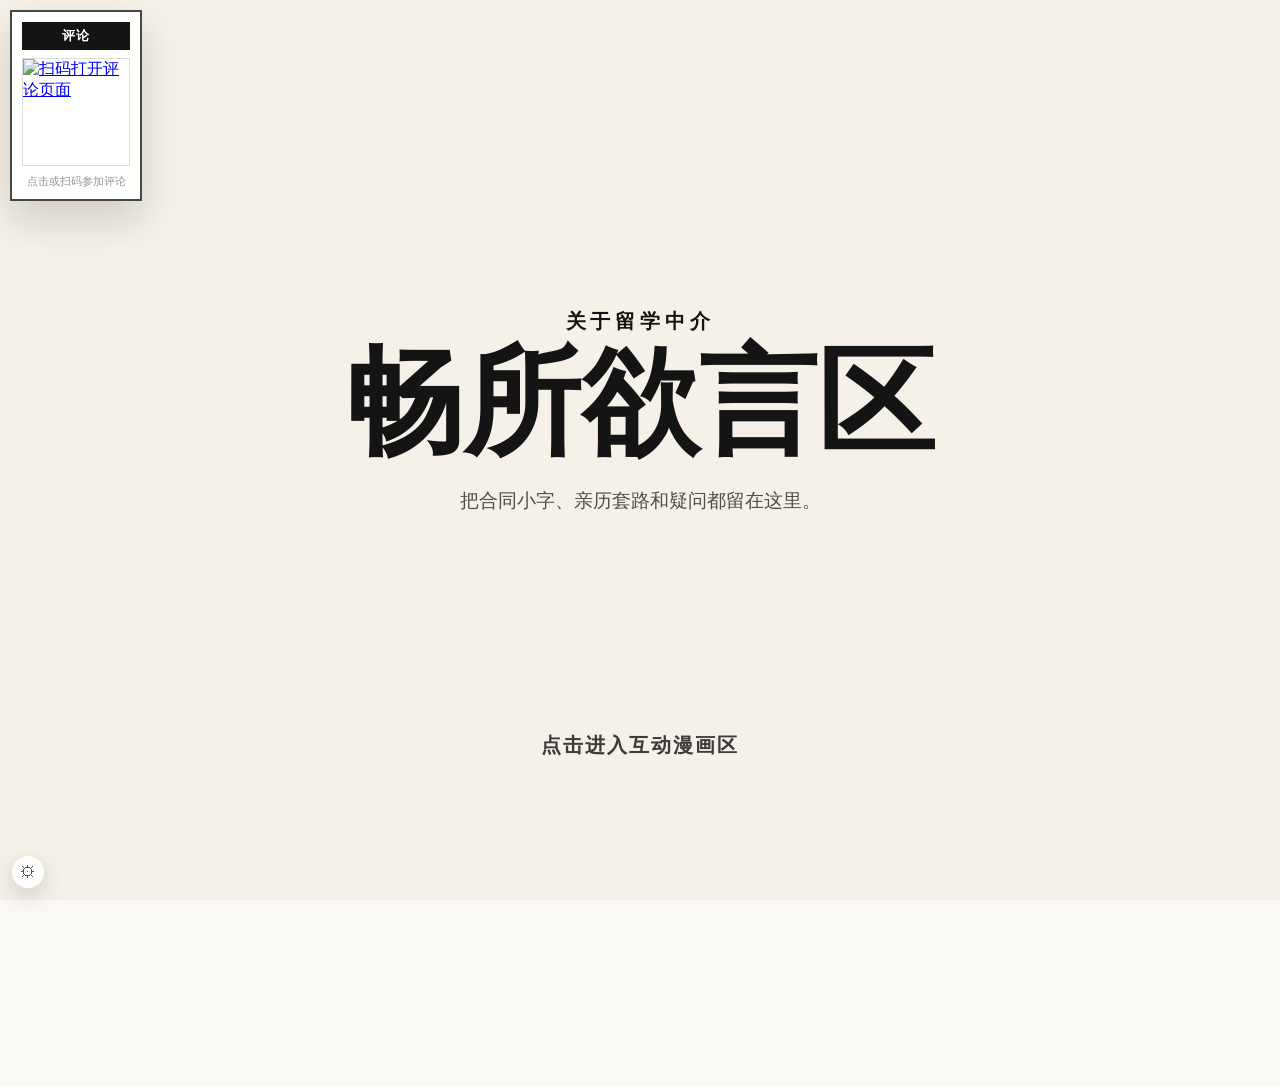
==== commit 602f293f: "修改移动端兼容问题，优化气泡内文字显示" ====
--- a/index.html
+++ b/index.html
@@ -43,12 +43,10 @@
       <a class="comment-qr__link" id="comment-qr-link" href="./comment.html" target="_blank" rel="noopener">
         <img class="comment-qr__image" id="comment-qr-image" alt="扫码打开评论页面" />
       </a>
-      <div class="comment-qr__footer">
-        <p class="comment-qr__hint">点击或扫码参加评论</p>
-        <button class="comment-settings-toggle" id="comment-settings-toggle" type="button" aria-label="评论设置">
-          ⚙
-        </button>
-      </div>
+      <p class="comment-qr__hint">点击或扫码参加评论</p>
+      <button class="comment-settings-toggle" id="comment-settings-toggle" type="button" aria-label="评论设置">
+        ⚙
+      </button>
       <div class="comment-settings" id="comment-settings" hidden>
         <div class="comment-qr__control">
           <span>显示评论</span>
--- a/styles.css
+++ b/styles.css
@@ -587,12 +587,11 @@
 }
 
 .comment-bubble__text {
-  display: -webkit-box;
+  display: block;
   max-width: 100%;
   min-height: 0;
   overflow: hidden;
-  -webkit-box-orient: vertical;
-  -webkit-line-clamp: 4;
+  line-height: 1.35;
 }
 
 .comment-bubble.is-expanded .comment-bubble__text {
@@ -713,11 +712,12 @@
 .comment-qr {
   position: fixed;
   left: 20px;
-  bottom: 20px;
+  bottom: 58px;
   z-index: 45;
   display: grid;
   gap: 8px;
-  width: 132px;
+  width: min(132px, calc(100vw - 24px));
+  max-width: calc(100vw - 24px);
   padding: 10px;
   border: 2px solid rgba(20, 20, 20, 0.78);
   background: rgba(255, 255, 255, 0.94);
@@ -727,6 +727,8 @@
 }
 
 .comment-qr__handle {
+  width: 100%;
+  min-width: 0;
   height: 28px;
   border: 0;
   background: #141414;
@@ -751,34 +753,31 @@
   font-weight: 700;
 }
 
-.comment-qr__footer {
-  display: flex;
-  align-items: center;
-  justify-content: center;
-  gap: 5px;
-}
-
 .comment-settings-toggle {
-  width: 22px;
-  height: 22px;
-  flex: 0 0 22px;
+  position: fixed;
+  left: 12px;
+  bottom: 12px;
+  z-index: 60;
+  width: 32px;
+  height: 32px;
   border: 0;
   border-radius: 999px;
-  background: rgba(20, 20, 20, 0.1);
+  background: rgba(255, 255, 255, 0.82);
   color: rgba(20, 20, 20, 0.72);
-  font-size: 0.82rem;
+  box-shadow: 0 8px 22px rgba(20, 20, 20, 0.16);
+  font-size: 1rem;
   line-height: 1;
   cursor: pointer;
 }
 
 .comment-settings {
-  position: absolute;
-  left: 100%;
-  bottom: 0;
+  position: fixed;
+  left: 12px;
+  bottom: 52px;
+  z-index: 59;
   width: 188px;
   display: grid;
   gap: 12px;
-  margin-left: 8px;
   padding: 12px;
   border: 2px solid rgba(20, 20, 20, 0.68);
   background: rgba(255, 255, 255, 0.96);
@@ -786,10 +785,8 @@
 }
 
 .comment-qr.settings-open-left .comment-settings {
-  right: 100%;
-  left: auto;
-  margin-right: 8px;
-  margin-left: 0;
+  right: auto;
+  left: 12px;
 }
 
 .comment-settings[hidden] {
@@ -864,9 +861,9 @@
 .comment-qr__hint {
   margin: 0;
   color: rgba(20, 20, 20, 0.45);
-  font-size: 0.62rem;
+  font-size: 0.68rem;
   line-height: 1.35;
-  text-align: right;
+  text-align: center;
   white-space: nowrap;
 }
 
@@ -1263,23 +1260,31 @@
   }
 
   .comment-qr {
-    width: 112px;
-    left: 14px;
-    bottom: 14px;
+    width: min(112px, calc(100vw - 24px));
+    left: 12px;
+    bottom: 54px;
+    padding: 8px;
+  }
+
+  .comment-qr__handle {
+    height: 26px;
+    font-size: 0.76rem;
+  }
+
+  .comment-qr__hint {
+    font-size: 0.62rem;
   }
 
   .comment-settings {
-    left: 0;
+    left: 12px;
     right: auto;
-    bottom: calc(100% + 8px);
-    width: min(188px, calc(100vw - 28px));
-    margin-left: 0;
+    bottom: 52px;
+    width: min(188px, calc(100vw - 24px));
   }
 
   .comment-qr.settings-open-left .comment-settings {
-    left: 0;
+    left: 12px;
     right: auto;
-    margin-right: 0;
   }
 
   .comment-form {
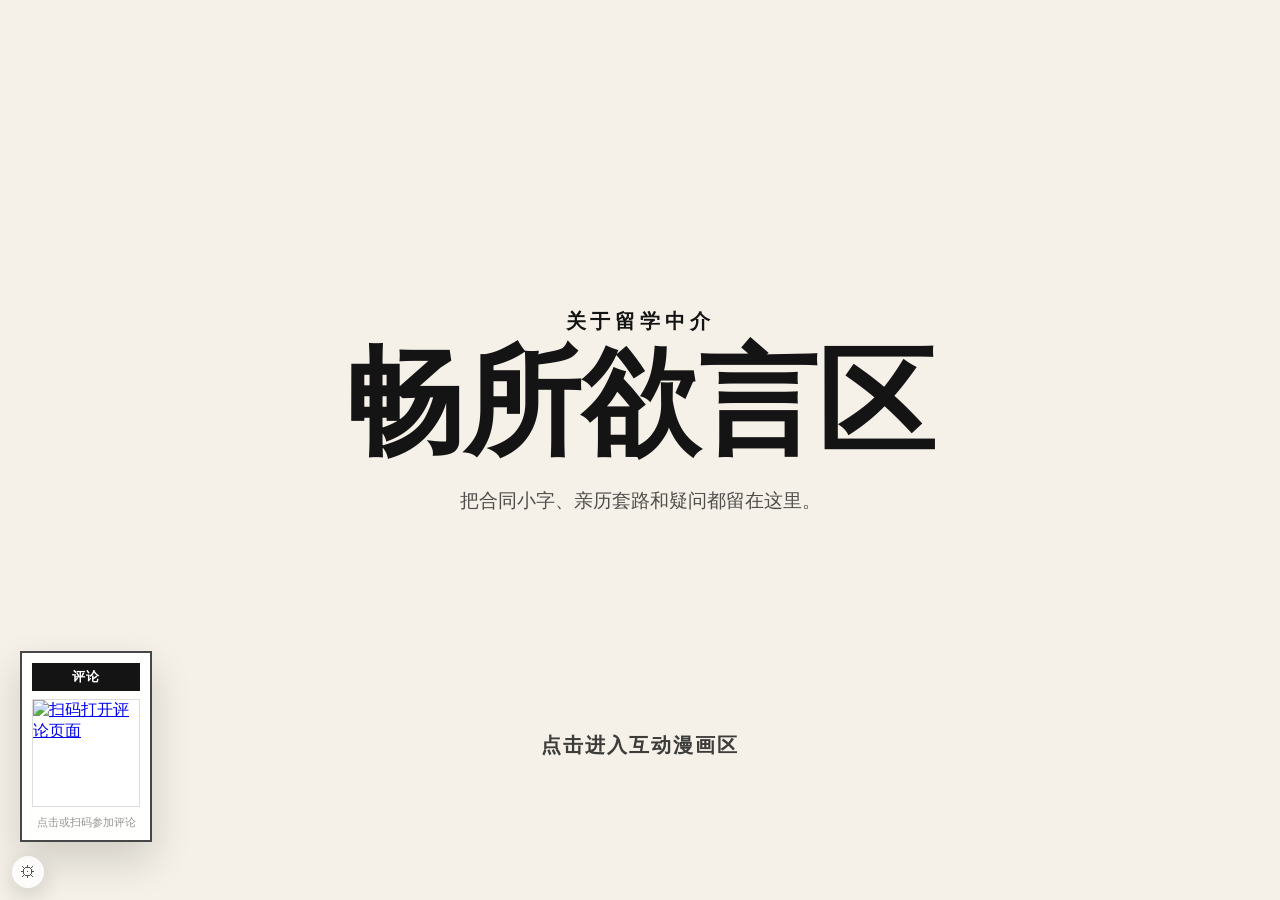
==== commit d4a4b60c: "增加新的章节，修复主页漫画展示中出现的幽灵图片问题，增加放大预览漫画的功能" ====
--- a/index.html
+++ b/index.html
@@ -4,7 +4,7 @@
     <meta charset="UTF-8" />
     <meta name="viewport" content="width=device-width, initial-scale=1.0" />
     <title>失信漫画平台原型</title>
-    <link rel="stylesheet" href="./styles.css?v=contain-transitions" />
+    <link rel="stylesheet" href="./styles.css?v=overview-wrap" />
     <link rel="preload" as="image" href="./assets/optimized/1A.jpg" />
     <link rel="preload" as="image" href="./assets/optimized/1B.jpg" />
     <link rel="preload" as="image" href="./assets/optimized/1C.jpg" />
@@ -12,6 +12,20 @@
     <link rel="preload" as="image" href="./assets/optimized/1D-2.jpg" />
     <link rel="preload" as="image" href="./assets/optimized/1D-3.jpg" />
     <link rel="preload" as="image" href="./assets/optimized/1D-4.jpg" />
+    <link rel="preload" as="image" href="./assets/optimized/2A.jpg" />
+    <link rel="preload" as="image" href="./assets/optimized/2B.jpg" />
+    <link rel="preload" as="image" href="./assets/optimized/2C.jpg" />
+    <link rel="preload" as="image" href="./assets/optimized/2D-1.jpg" />
+    <link rel="preload" as="image" href="./assets/optimized/2D-2.jpg" />
+    <link rel="preload" as="image" href="./assets/optimized/2D-3.jpg" />
+    <link rel="preload" as="image" href="./assets/optimized/2D-4.jpg" />
+    <link rel="preload" as="image" href="./assets/optimized/3A.jpg" />
+    <link rel="preload" as="image" href="./assets/optimized/3B.jpg" />
+    <link rel="preload" as="image" href="./assets/optimized/3C.jpg" />
+    <link rel="preload" as="image" href="./assets/optimized/3D-1.jpg" />
+    <link rel="preload" as="image" href="./assets/optimized/3D-2.jpg" />
+    <link rel="preload" as="image" href="./assets/optimized/3D-3.jpg" />
+    <link rel="preload" as="image" href="./assets/optimized/3D-4.jpg" />
   </head>
   <body>
     <section class="cover-page" id="cover-page" aria-label="留学中介畅所欲言区">
@@ -98,6 +112,11 @@
       </article>
     </template>
 
-    <script type="module" src="./script.js?v=contain-transitions"></script>
+    <div class="comic-lightbox" id="comic-lightbox" hidden>
+      <button class="comic-lightbox__close" id="comic-lightbox-close" type="button" aria-label="关闭放大漫画">×</button>
+      <div class="comic-lightbox__frame" id="comic-lightbox-frame"></div>
+    </div>
+
+    <script type="module" src="./script.js?v=panel-lightbox"></script>
   </body>
 </html>
--- a/styles.css
+++ b/styles.css
@@ -155,16 +155,22 @@
 
 .overview-grid {
   display: grid;
-  grid-template-columns: repeat(auto-fit, minmax(320px, 1fr));
-  gap: 18px 36px;
+  grid-template-columns: repeat(auto-fit, minmax(min(100%, 560px), 560px));
+  justify-content: center;
+  gap: 44px 48px;
+  width: 100%;
+  max-width: calc(560px * 2 + 48px);
+  margin: 0 auto;
 }
 
 .overview-chapter {
+  --main-panel-size: clamp(190px, 13vw, 260px);
   display: flex;
   flex-direction: column;
   align-items: center;
-  gap: 4px;
-  justify-content: center;
+  gap: 12px;
+  justify-content: flex-start;
+  min-width: 0;
 }
 
 .overview-label {
@@ -185,10 +191,9 @@
 }
 
 .overview-chapter .chapter-grid {
-  transform: scale(var(--overview-scale));
+  transform: none;
   transform-origin: top center;
   margin: 0;
-  margin-bottom: calc(((var(--main-panel-size) * 1.48) + 18px) * -0.18);
 }
 
 .chapter-track {
@@ -328,7 +333,7 @@
   border-radius: 0;
   overflow: hidden;
   background-position: center;
-  background-size: contain;
+  background-size: 100% 100%;
   background-repeat: no-repeat;
   background-color: #fffdf7;
   transition:
@@ -345,12 +350,16 @@
   background: transparent;
   opacity: 0;
   transform: translateY(16px);
+  visibility: hidden;
+  pointer-events: none;
   transition: opacity 420ms ease, transform 420ms ease;
 }
 
 .option-strip.is-visible {
   opacity: 1;
   transform: translateY(0);
+  visibility: visible;
+  pointer-events: auto;
 }
 
 .option-strip__title {
@@ -379,8 +388,59 @@
   opacity: 0;
 }
 
+.comic-panel.is-readable {
+  cursor: zoom-in;
+}
+
+.comic-panel.is-readable:hover {
+  border-color: #f0c64d;
+  box-shadow: 0 18px 32px rgba(0, 0, 0, 0.16);
+}
+
 .chapter.is-transitioning .option-strip {
   pointer-events: none;
+}
+
+.comic-lightbox {
+  position: fixed;
+  inset: 0;
+  z-index: 120;
+  display: grid;
+  place-items: center;
+  padding: 36px;
+  background: rgba(20, 20, 20, 0.72);
+  backdrop-filter: blur(3px);
+}
+
+.comic-lightbox[hidden] {
+  display: none;
+}
+
+.comic-lightbox__frame {
+  width: min(92vw, 1180px);
+  max-height: 86vh;
+  aspect-ratio: var(--lightbox-aspect, 1200 / 896);
+  border: 5px solid #111;
+  background-color: #fffdf7;
+  background-position: center;
+  background-repeat: no-repeat;
+  background-size: 100% 100%;
+  box-shadow: 0 24px 80px rgba(0, 0, 0, 0.38);
+}
+
+.comic-lightbox__close {
+  position: fixed;
+  top: 22px;
+  right: 24px;
+  width: 46px;
+  height: 46px;
+  border: 0;
+  border-radius: 50%;
+  background: rgba(255, 255, 255, 0.9);
+  color: #111;
+  font-size: 2rem;
+  line-height: 1;
+  cursor: pointer;
 }
 
 .chapter.is-transitioning .comic-panel.is-option.is-used {
@@ -542,25 +602,23 @@
 }
 
 .comment-bubble__reply-count {
-  position: absolute;
-  right: 14px;
-  bottom: 12px;
   display: none;
-  min-width: 26px;
-  height: 20px;
+  min-width: 24px;
+  height: 18px;
   align-items: center;
   justify-content: center;
   border-radius: 999px;
   background: rgba(90, 90, 90, 0.42);
   color: rgba(255, 255, 255, 0.94);
-  font-size: 0.68rem;
-  font-weight: 700;
+  font-size: 0.64rem;
+  font-weight: 700;
+  z-index: 1;
 }
 
 .comment-bubble__reply-count::before {
   content: "";
-  width: 12px;
-  height: 8px;
+  width: 11px;
+  height: 7px;
   margin-right: 3px;
   border: 2px solid currentColor;
   border-radius: 3px;
@@ -590,13 +648,22 @@
   display: block;
   max-width: 100%;
   min-height: 0;
-  overflow: hidden;
+  overflow: visible;
   line-height: 1.35;
+  white-space: pre-line;
 }
 
 .comment-bubble.is-expanded .comment-bubble__text {
   display: block;
   overflow: visible;
+}
+
+.comment-bubble__meta {
+  display: flex;
+  min-height: 20px;
+  align-items: center;
+  justify-content: center;
+  gap: 6px;
 }
 
 .comment-bubble__time {
@@ -887,6 +954,15 @@
   box-shadow: 0 20px 44px rgba(20, 20, 20, 0.13);
 }
 
+.comment-composer {
+  display: grid;
+  gap: 16px;
+}
+
+.comment-composer[hidden] {
+  display: none;
+}
+
 .comment-form h1 {
   margin: 0;
   font-size: 1.42rem;
@@ -1019,17 +1095,11 @@
 }
 
 .comment-mobile-bubbles {
-  position: fixed;
-  inset: auto 14px 14px;
-  z-index: 8;
-  display: grid;
-  grid-template-rows: auto minmax(260px, 1fr);
+  position: relative;
+  display: grid;
+  grid-template-rows: auto minmax(360px, 1fr);
   gap: 12px;
-  height: min(62vh, 540px);
-  padding: 14px;
-  border: 2px solid rgba(20, 20, 20, 0.78);
-  background: rgba(255, 255, 255, 0.96);
-  box-shadow: 0 18px 38px rgba(20, 20, 20, 0.18);
+  min-height: min(560px, calc(100vh - 116px));
   overflow: hidden;
 }
 
@@ -1045,13 +1115,15 @@
 }
 
 .comment-mobile-bubbles__head button {
-  width: 34px;
-  height: 34px;
+  width: auto;
+  min-width: 94px;
+  height: 36px;
   border: 0;
-  border-radius: 999px;
-  background: rgba(20, 20, 20, 0.08);
-  color: rgba(20, 20, 20, 0.74);
-  font-size: 1.3rem;
+  border-radius: 0;
+  background: #141414;
+  color: #ffffff;
+  font-size: 0.88rem;
+  font-weight: 700;
   line-height: 1;
 }
 
@@ -1080,16 +1152,55 @@
   cursor: pointer;
 }
 
+.comment-mobile-bubble .comment-bubble__meta {
+  min-height: 0;
+}
+
+.comment-mobile-bubble .comment-bubble__time {
+  display: none;
+}
+
 .comment-mobile-bubble.is-expanded {
   width: min(268px, calc(100vw - 76px));
-  min-height: 150px;
-  max-height: min(300px, calc(62vh - 92px));
+  min-height: 270px;
+  max-height: min(420px, calc(100vh - 210px));
   padding: 16px;
   border-radius: 18px;
   cursor: default;
   overflow: hidden;
 }
 
+.comment-mobile-bubble.is-expanded .comment-bubble__text {
+  max-height: 108px;
+  overflow: auto;
+  text-align: left;
+}
+
+.comment-mobile-bubble__replies {
+  display: none;
+}
+
+.comment-mobile-bubble.is-expanded .comment-mobile-bubble__replies {
+  display: grid;
+  width: 100%;
+  max-height: 132px;
+  gap: 6px;
+  margin-top: 8px;
+  padding-top: 8px;
+  border-top: 1px solid rgba(20, 20, 20, 0.14);
+  overflow: auto;
+  text-align: left;
+}
+
+.comment-mobile-bubble__reply {
+  padding: 6px 8px;
+  border-radius: 8px;
+  background: rgba(255, 255, 255, 0.48);
+  color: rgba(20, 20, 20, 0.74);
+  font-size: 0.76rem;
+  line-height: 1.45;
+}
+
 .comment-mobile-bubble__reply-form {
   display: none;
 }
@@ -1097,15 +1208,16 @@
 .comment-mobile-bubble.is-expanded .comment-mobile-bubble__reply-form {
   display: grid;
   width: 100%;
-  grid-template-columns: 1fr auto;
+  grid-template-columns: 1fr;
   gap: 8px;
-  margin-top: 8px;
+  margin-top: 10px;
 }
 
 .comment-mobile-bubble__reply-input {
   min-width: 0;
-  min-height: 42px;
-  max-height: 86px;
+  width: 100%;
+  min-height: 46px;
+  max-height: 72px;
   resize: vertical;
   border: 1px solid rgba(20, 20, 20, 0.34);
   border-radius: 8px;
@@ -1117,7 +1229,7 @@
 }
 
 .comment-mobile-bubble__reply-submit {
-  align-self: end;
+  justify-self: stretch;
   height: 42px;
   border: 0;
   border-radius: 8px;
@@ -1215,6 +1327,36 @@
   word-break: break-word;
 }
 
+.stats-comment__replies {
+  display: grid;
+  gap: 8px;
+  margin-top: 12px;
+}
+
+.stats-comment__reply-title {
+  color: rgba(20, 20, 20, 0.54);
+  font-size: 0.86rem;
+  font-weight: 700;
+}
+
+.stats-comment__reply {
+  padding: 8px 10px;
+  border-left: 3px solid rgba(20, 20, 20, 0.24);
+  background: rgba(20, 20, 20, 0.04);
+}
+
+.stats-comment__reply span,
+.stats-comment__reply time {
+  margin-right: 10px;
+  color: rgba(20, 20, 20, 0.54);
+  font-size: 0.82rem;
+  font-weight: 700;
+}
+
+.stats-comment__reply p {
+  margin-top: 4px;
+}
+
 .stats-status {
   min-height: 1.6em;
   margin: 16px 0 0;
@@ -1307,7 +1449,7 @@
   }
 
   .comment-mobile-bubbles {
-    inset: auto 10px 10px;
-    height: min(62vh, 480px);
-  }
-}
+    grid-template-rows: auto minmax(330px, 1fr);
+    min-height: min(540px, calc(100vh - 92px));
+  }
+}
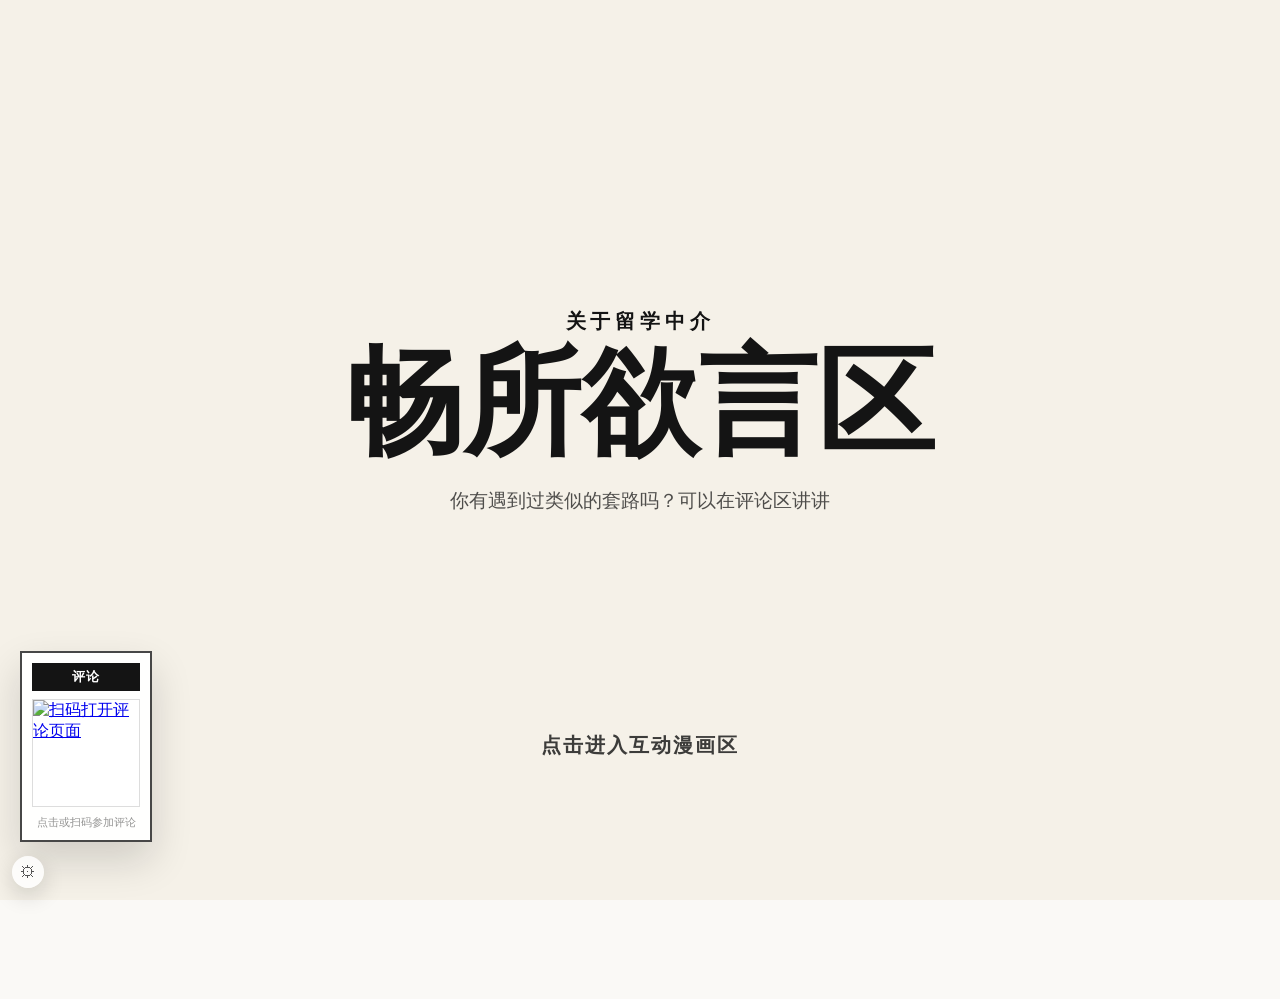
==== commit 141f2a75: "增加第四章内容，优化部分交互，增加几个交互按钮" ====
--- a/index.html
+++ b/index.html
@@ -4,7 +4,7 @@
     <meta charset="UTF-8" />
     <meta name="viewport" content="width=device-width, initial-scale=1.0" />
     <title>失信漫画平台原型</title>
-    <link rel="stylesheet" href="./styles.css?v=overview-wrap" />
+    <link rel="stylesheet" href="./styles.css?v=chapter4" />
     <link rel="preload" as="image" href="./assets/optimized/1A.jpg" />
     <link rel="preload" as="image" href="./assets/optimized/1B.jpg" />
     <link rel="preload" as="image" href="./assets/optimized/1C.jpg" />
@@ -26,13 +26,20 @@
     <link rel="preload" as="image" href="./assets/optimized/3D-2.jpg" />
     <link rel="preload" as="image" href="./assets/optimized/3D-3.jpg" />
     <link rel="preload" as="image" href="./assets/optimized/3D-4.jpg" />
+    <link rel="preload" as="image" href="./assets/optimized/4A.jpg" />
+    <link rel="preload" as="image" href="./assets/optimized/4B.jpg" />
+    <link rel="preload" as="image" href="./assets/optimized/4C.jpg" />
+    <link rel="preload" as="image" href="./assets/optimized/4D-1.jpg" />
+    <link rel="preload" as="image" href="./assets/optimized/4D-2.jpg" />
+    <link rel="preload" as="image" href="./assets/optimized/4D-3.jpg" />
+    <link rel="preload" as="image" href="./assets/optimized/4D-4.jpg" />
   </head>
   <body>
     <section class="cover-page" id="cover-page" aria-label="留学中介畅所欲言区">
       <div class="cover-page__inner">
         <p class="cover-page__eyebrow">关于留学中介</p>
         <h1>畅所欲言区</h1>
-        <p class="cover-page__copy">把合同小字、亲历套路和疑问都留在这里。</p>
+        <p class="cover-page__copy">你有遇到过类似的套路吗？可以在评论区讲讲</p>
         <button class="cover-page__enter" id="cover-enter" type="button">
           点击进入互动漫画区
         </button>
@@ -45,6 +52,10 @@
       </section>
       <section class="chapter-overview" id="chapter-overview" hidden>
         <div class="overview-grid" id="overview-grid"></div>
+        <div class="overview-actions">
+          <button class="chapter-action" id="overview-replay" type="button">重玩</button>
+          <button class="chapter-action" id="overview-comment" type="button">前往评论区</button>
+        </div>
       </section>
     </main>
 
@@ -91,6 +102,12 @@
       <article class="chapter">
         <div class="chapter-grid"></div>
         <div class="chapter-caption"></div>
+        <div class="chapter-actions" hidden>
+          <button class="chapter-action" type="button" data-action="previous">上一章</button>
+          <button class="chapter-action" type="button" data-action="replay">重玩本章</button>
+          <button class="chapter-action" type="button" data-action="next">下一章</button>
+          <button class="chapter-action" type="button" data-action="overview">前往总览</button>
+        </div>
         <div class="option-strip">
           <div class="option-strip__title">拖动下面的漫画补上最后一格</div>
           <div class="options"></div>
@@ -114,9 +131,11 @@
 
     <div class="comic-lightbox" id="comic-lightbox" hidden>
       <button class="comic-lightbox__close" id="comic-lightbox-close" type="button" aria-label="关闭放大漫画">×</button>
+      <button class="comic-lightbox__nav comic-lightbox__nav--prev" id="comic-lightbox-prev" type="button" aria-label="上一张漫画">‹</button>
       <div class="comic-lightbox__frame" id="comic-lightbox-frame"></div>
+      <button class="comic-lightbox__nav comic-lightbox__nav--next" id="comic-lightbox-next" type="button" aria-label="下一张漫画">›</button>
     </div>
 
-    <script type="module" src="./script.js?v=panel-lightbox"></script>
+    <script type="module" src="./script.js?v=chapter4"></script>
   </body>
 </html>
--- a/styles.css
+++ b/styles.css
@@ -171,6 +171,16 @@
   gap: 12px;
   justify-content: flex-start;
   min-width: 0;
+}
+
+.overview-actions {
+  display: flex;
+  flex-wrap: wrap;
+  justify-content: center;
+  gap: 12px;
+  width: 100vw;
+  margin: 36px 0 0 calc(50% - 50vw);
+  padding-bottom: 48px;
 }
 
 .overview-label {
@@ -233,6 +243,39 @@
 .chapter-caption.is-visible {
   opacity: 1;
   transform: translateY(0);
+}
+
+.chapter-actions {
+  display: flex;
+  flex-wrap: wrap;
+  justify-content: center;
+  gap: 12px;
+  margin-top: -26px;
+}
+
+.chapter-actions[hidden] {
+  display: none;
+}
+
+.chapter-action {
+  min-width: 112px;
+  min-height: 42px;
+  border: 3px solid #111;
+  border-radius: 0;
+  background: #111;
+  color: #fff;
+  font: inherit;
+  font-size: 0.94rem;
+  font-weight: 800;
+  letter-spacing: 0.04em;
+  cursor: pointer;
+  transition: transform 180ms ease, background-color 180ms ease, color 180ms ease;
+}
+
+.chapter-action:hover {
+  background: #fff;
+  color: #111;
+  transform: translateY(-2px);
 }
 
 .chapter-grid {
@@ -441,6 +484,35 @@
   font-size: 2rem;
   line-height: 1;
   cursor: pointer;
+}
+
+.comic-lightbox__nav {
+  position: fixed;
+  top: 50%;
+  width: 52px;
+  height: 72px;
+  border: 0;
+  border-radius: 0;
+  background: rgba(255, 255, 255, 0.92);
+  color: #111;
+  font-size: 3.2rem;
+  line-height: 1;
+  transform: translateY(-50%);
+  cursor: pointer;
+  box-shadow: 0 12px 34px rgba(0, 0, 0, 0.24);
+}
+
+.comic-lightbox__nav--prev {
+  left: 22px;
+}
+
+.comic-lightbox__nav--next {
+  right: 22px;
+}
+
+.comic-lightbox__nav:disabled {
+  opacity: 0.24;
+  cursor: default;
 }
 
 .chapter.is-transitioning .comic-panel.is-option.is-used {
